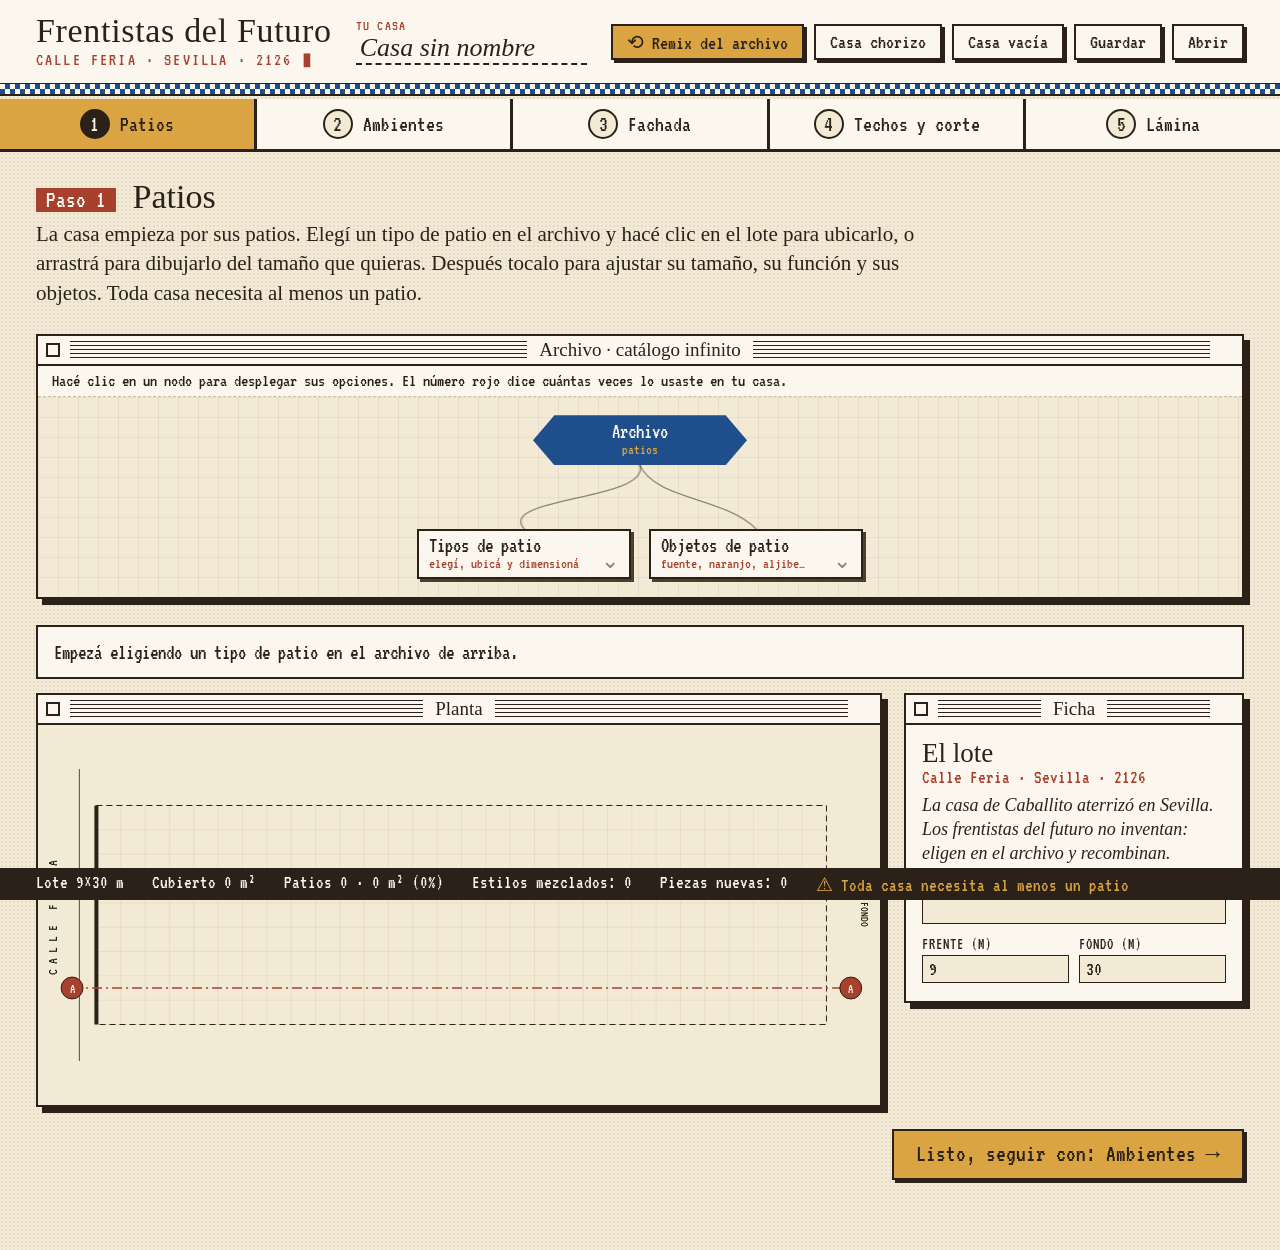
==== index.html @ e43996ae "Puertas y circulación automáticas en planta, pasillo en el archivo y galería/pasillo en el remix Co-" ====
<!doctype html>
<html lang="es">
<head>
<meta charset="utf-8">
<meta name="viewport" content="width=device-width, initial-scale=1">
<title>Frentistas del Futuro</title>
<link rel="preconnect" href="https://fonts.googleapis.com">
<link rel="preconnect" href="https://fonts.gstatic.com" crossorigin>
<link href="https://fonts.googleapis.com/css2?family=IM+Fell+English:ital@0;1&family=IM+Fell+English+SC&family=VT323&display=swap" rel="stylesheet">
<link rel="stylesheet" href="css/style.css?v=9">
</head>
<body>
<header class="topbar">
  <div class="logo">
    <h1>Frentistas del Futuro</h1>
    <small>calle Feria · Sevilla · 2126 <b class="cursor">▮</b></small>
  </div>
  <label class="nombre-casa">Tu casa<input id="nombre" class="nombre" spellcheck="false"></label>
  <div class="acciones">
    <button class="btn prim" id="b-remix" title="Arma una casa entera al azar: planta, corte y fachada">⟲ Remix del archivo</button>
    <button class="btn" id="b-original" title="Volver a la casa chorizo de partida">Casa chorizo</button>
    <button class="btn" id="b-nueva" title="Empezar con el lote vacío">Casa vacía</button>
    <button class="btn" id="b-guardar" title="Descargar la casa como archivo .json">Guardar</button>
    <button class="btn" id="b-abrir" title="Abrir una casa guardada">Abrir</button>
    <input type="file" id="f-abrir" accept=".json,application/json" hidden>
  </div>
</header>

<nav class="pasos" id="pasos">
  <button data-paso="patios"><i>1</i><span>Patios</span></button>
  <button data-paso="ambientes"><i>2</i><span>Ambientes</span></button>
  <button data-paso="fachada"><i>3</i><span>Fachada</span></button>
  <button data-paso="techos"><i>4</i><span>Techos y corte</span></button>
  <button data-paso="lamina"><i>5</i><span>Lámina</span></button>
</nav>

<main>
  <section class="intro">
    <h2 id="paso-titulo"></h2>
    <p id="paso-texto"></p>
  </section>

  <section class="win" id="archivo">
    <div class="win-title"><i class="box"></i><span>Archivo · catálogo infinito</span></div>
    <p class="win-ayuda">Hacé clic en un nodo para desplegar sus opciones. El número rojo dice cuántas veces lo usaste en tu casa.</p>
    <div class="archivo-mapa" id="archivo-mapa"></div>
  </section>

  <section class="exportar" id="exportar" hidden>
    <button class="btn prim grande" id="b-png">Descargar lámina (PNG)</button>
    <button class="btn grande" id="b-svg">Descargar dibujo (SVG)</button>
  </section>

  <section class="trabajo" id="trabajo">
    <div class="aviso" id="aviso"></div>
    <div class="mesa-grid">
      <section class="win mesa">
        <div class="win-title"><i class="box"></i><span id="mesa-titulo">Planta</span></div>
        <div class="stage" id="stage"></div>
      </section>
      <aside class="win ficha">
        <div class="win-title"><i class="box"></i><span>Ficha</span></div>
        <div class="ficha-body" id="ficha-body"></div>
      </aside>
    </div>
    <div class="siguiente"><button class="btn prim grande" id="b-siguiente"></button></div>
  </section>
</main>

<footer class="status" id="status"></footer>
<div id="toast" role="status"></div>
<script src="js/catalogo.js?v=9"></script>
<script src="js/archivo.js?v=9"></script>
<script src="js/app.js?v=9"></script>
</body>
</html>
---- css/style.css ----
/* Estética retro: catálogo de época + interfaz de computadora vieja.
   Papel, tinta, azulejo de Triana, albero y almagra. La página se scrollea: un paso por pantalla. */
:root {
  --tinta: #2b2118; --papel: #f3ead6; --cal: #fbf7ee; --albero: #d9a441; --almagra: #a8402e; --azul: #1f4e8c; --linea: #cdbf9f;
  --mono: 'VT323', 'Courier New', monospace; --serif: 'IM Fell English', Georgia, serif; --sc: 'IM Fell English SC', Georgia, serif;
  --gutter: clamp(14px, 3vw, 36px);
}
* { box-sizing: border-box; }
html { scroll-behavior: smooth; }
body {
  margin: 0; background: var(--papel); color: var(--tinta); font-family: var(--mono); font-size: 20px;
  background-image: radial-gradient(rgba(43, 33, 24, .07) 1px, transparent 1px); background-size: 4px 4px;
}
svg * { vector-effect: non-scaling-stroke; }
button { font: inherit; color: inherit; }
[hidden] { display: none !important; }

/* Barra superior */
.topbar { display: flex; align-items: center; gap: 14px 24px; flex-wrap: wrap; padding: 14px var(--gutter); background: var(--cal); border-bottom: 3px solid var(--tinta); position: relative; }
.topbar::after { content: ''; position: absolute; left: 0; right: 0; bottom: -13px; height: 10px; border-bottom: 2px solid var(--tinta);
  background: conic-gradient(var(--azul) 25%, var(--cal) 0 50%, var(--azul) 0 75%, var(--cal) 0) 0 0 / 10px 10px; }
.logo h1 { margin: 0; font-family: var(--sc); font-weight: normal; font-size: 34px; line-height: 1; letter-spacing: .02em; }
.logo small { font-size: 18px; text-transform: uppercase; letter-spacing: .12em; color: var(--almagra); }
.cursor { animation: blink 1s steps(2) infinite; font-weight: normal; }
@keyframes blink { 50% { opacity: 0; } }
.nombre-casa { flex: 1; min-width: 220px; display: flex; flex-direction: column; font-size: 15px; text-transform: uppercase; letter-spacing: .08em; color: var(--almagra); }
.nombre { font-family: var(--serif); font-style: italic; font-size: 26px; color: var(--tinta); background: transparent; border: 0; border-bottom: 2px dashed var(--tinta); padding: 0 4px; outline: none; text-transform: none; letter-spacing: 0; }
.acciones { display: flex; gap: 10px; flex-wrap: wrap; }
.btn { font-family: var(--mono); font-size: 20px; padding: 4px 14px; background: var(--cal); border: 2px solid var(--tinta); box-shadow: 3px 3px 0 var(--tinta); cursor: pointer; }
.btn:hover { background: #fff6df; }
.btn:active { transform: translate(2px, 2px); box-shadow: 1px 1px 0 var(--tinta); }
.btn.prim { background: var(--albero); }
.btn.peligro { color: var(--almagra); }
.btn.grande { font-size: 24px; padding: 10px 22px; }

/* Pasos (quedan fijos arriba al scrollear) */
.pasos { position: sticky; top: 0; z-index: 20; display: flex; gap: 0; margin-top: 13px; background: var(--tinta); border-bottom: 3px solid var(--tinta); }
.pasos button { flex: 1; display: flex; align-items: center; justify-content: center; gap: 10px; padding: 10px 8px; background: var(--cal); border: 0; border-right: 3px solid var(--tinta); cursor: pointer; font-size: 22px; }
.pasos button:last-child { border-right: 0; }
.pasos button i { font-style: normal; width: 30px; height: 30px; line-height: 27px; border-radius: 50%; border: 2px solid var(--tinta); background: var(--papel); }
.pasos button:hover { background: #fff6df; }
.pasos button.on { background: var(--albero); }
.pasos button.on i { background: var(--tinta); color: var(--cal); }

main { padding: 26px var(--gutter) 70px; display: flex; flex-direction: column; gap: 26px; }

.intro h2 { margin: 0 0 4px; font-family: var(--sc); font-weight: normal; font-size: 34px; }
.intro h2 b { font-family: var(--mono); font-weight: normal; font-size: 24px; color: var(--cal); background: var(--almagra); padding: 0 10px; margin-right: 8px; vertical-align: middle; }
.intro p { margin: 0; max-width: 900px; font-family: var(--serif); font-size: 21px; line-height: 1.4; }

/* Ventanas tipo sistema operativo viejo */
.win { display: flex; flex-direction: column; background: var(--cal); border: 2px solid var(--tinta); box-shadow: 6px 6px 0 var(--tinta); min-width: 0; }
.win-title { position: relative; flex: none; height: 30px; display: flex; align-items: center; justify-content: center; border-bottom: 2px solid var(--tinta);
  padding: 5px 32px; background: repeating-linear-gradient(var(--tinta) 0 1px, transparent 1px 4px) content-box; }
.win-title span { background: var(--cal); padding: 0 12px; font-family: var(--sc); font-size: 19px; line-height: 20px; }
.win-title .box { position: absolute; left: 8px; top: 7px; width: 14px; height: 14px; border: 2px solid var(--tinta); background: var(--cal); }
.win-ayuda { margin: 0; padding: 6px 14px; border-bottom: 1px dashed var(--linea); font-size: 18px; }

/* Archivo: mapa de nodos (crece hacia abajo; si es muy ancho, se scrollea de costado) */
.archivo-mapa { overflow: hidden; background: var(--papel);
  background-image: linear-gradient(rgba(43,33,24,.06) 1px, transparent 1px), linear-gradient(90deg, rgba(43,33,24,.06) 1px, transparent 1px); background-size: 20px 20px; }
.mapa { position: relative; }
.lineas { position: absolute; inset: 0; pointer-events: none; }
.lineas path { fill: none; stroke: rgba(43, 33, 24, .4); stroke-width: 1.3; stroke-linecap: round; }
.lineas path.trazo { stroke-width: .8; opacity: .55; }
.lineas path.on { stroke: var(--almagra); stroke-width: 2.8; }
.lineas path.on.trazo { stroke-width: 1.2; opacity: .6; }
.nodo { position: absolute; display: flex; align-items: center; gap: 8px; padding: 4px 10px; text-align: left; background: var(--cal); border: 2px solid var(--tinta);
  box-shadow: 3px 3px 0 rgba(43, 33, 24, .85); cursor: pointer; transition: transform .08s; }
.nodo.nuevo { animation: aparece .25s ease-out both; }
@keyframes aparece { from { opacity: 0; transform: translateY(-10px); } }
.nodo:hover { background: #fff6df; transform: translate(-1px, -1px); }
.nodo .tx { display: flex; flex-direction: column; min-width: 0; flex: 1; }
.nodo .lb { font-size: 21px; line-height: 1; white-space: nowrap; overflow: hidden; text-overflow: ellipsis; }
.nodo .sb { font-size: 15px; line-height: 1.1; color: var(--almagra); white-space: nowrap; overflow: hidden; text-overflow: ellipsis; }
.nodo .mas { font-size: 22px; font-weight: normal; opacity: .55; align-self: flex-end; }
.nodo .th { flex: none; width: 58px; height: 62px; display: flex; align-items: center; justify-content: center; background: var(--papel); border: 1px dashed var(--linea); }
.nodo .th svg { width: 100%; height: 100%; }
.nodo.hoja .lb { font-family: var(--serif); font-size: 17px; line-height: 1.1; white-space: normal; display: -webkit-box; -webkit-line-clamp: 2; -webkit-box-orient: vertical; }
.nodo.hoja .sb { white-space: normal; display: -webkit-box; -webkit-line-clamp: 2; -webkit-box-orient: vertical; }
.nodo.on { background: var(--tinta); color: var(--cal); }
.nodo.on .sb { color: var(--albero); }
.nodo.raiz { justify-content: center; text-align: center; background: var(--azul); color: var(--cal);
  clip-path: polygon(10% 0, 90% 0, 100% 50%, 90% 100%, 10% 100%, 0 50%); border: 0; box-shadow: none; }
.nodo.raiz .sb { color: var(--albero); }
.nodo.armado { background: var(--albero); color: var(--tinta); outline: 3px dashed var(--almagra); outline-offset: 3px; }
.nodo.armado .sb { color: var(--tinta); }
.nodo .cnt { position: absolute; top: -10px; right: -10px; min-width: 22px; height: 22px; padding: 0 5px; border-radius: 11px; background: var(--almagra); color: var(--cal);
  font-style: normal; font-size: 17px; line-height: 20px; text-align: center; border: 1px solid var(--tinta); }

.exportar { display: flex; gap: 18px; flex-wrap: wrap; }
.siguiente { display: flex; justify-content: flex-end; margin-top: 8px; }

/* Mesa de trabajo */
.trabajo { scroll-margin-top: 64px; display: flex; flex-direction: column; gap: 14px; }
.aviso { display: flex; align-items: center; gap: 16px; padding: 10px 16px; border: 2px solid var(--tinta); background: var(--cal); font-size: 21px; min-height: 54px; }
.aviso span { flex: 1; }
.aviso.tool { background: var(--albero); box-shadow: 4px 4px 0 var(--almagra); }
.aviso.tool span::before { content: '▶ '; animation: blink 1s steps(2) infinite; }
.aviso.sel { background: #dfe7f1; border-color: var(--azul); }
.mesa-grid { display: grid; grid-template-columns: minmax(0, 1fr) 340px; gap: 22px; align-items: start; }
.stage { width: 100%; max-height: calc(100vh - 200px); min-height: 380px; background: var(--papel); }
.stage svg { display: block; width: 100%; height: 100%; touch-action: none; user-select: none; }
.ficha { position: sticky; top: 70px; max-height: calc(100vh - 90px); }
.ficha-body { overflow: auto; padding: 14px 16px 18px; }
.ftit { font-family: var(--sc); font-size: 27px; line-height: 1.05; }
.fep { color: var(--almagra); font-size: 19px; margin-bottom: 4px; }
.fthumb { height: 140px; display: flex; justify-content: center; margin-bottom: 8px; padding: 6px; border: 1.5px dashed var(--linea); background: var(--papel); }
.fthumb svg { height: 100%; width: 100%; }
.techo-ficha { height: 90px; margin-top: 4px; border: 1.5px dashed var(--linea); background: var(--papel); }
.techo-ficha svg { width: 100%; height: 100%; }
.desc { font-family: var(--serif); font-style: italic; font-size: 18px; line-height: 1.35; margin: 6px 0 10px; }
.ficha-body label { display: block; margin-top: 12px; font-size: 16px; text-transform: uppercase; letter-spacing: .06em; }
.ficha-body label output { float: right; text-transform: none; color: var(--almagra); font-size: 18px; }
.ficha-body input[type=text], .ficha-body input[type=number], .ficha-body select {
  display: block; width: 100%; margin-top: 3px; font-family: var(--mono); font-size: 20px; color: var(--tinta); background: var(--papel); border: 1.5px solid var(--tinta); padding: 3px 6px; }
.ficha-body input[type=range] { width: 100%; accent-color: var(--almagra); }
.row { display: grid; grid-template-columns: 1fr 1fr; gap: 10px; }
.swatches { display: flex; gap: 8px; flex-wrap: wrap; margin-top: 6px; }
.sw { width: 38px; height: 38px; border: 2px solid var(--tinta); cursor: pointer; padding: 0; }
.sw.on { outline: 3px solid var(--azul); outline-offset: 2px; }
.acts { display: flex; flex-wrap: wrap; gap: 10px; margin-top: 16px; }
.acts .btn { font-size: 18px; padding: 3px 12px; }
.objs { list-style: none; margin: 4px 0 0; padding: 0; }
.objs li { display: flex; justify-content: space-between; align-items: center; border-bottom: 1px dashed var(--linea); padding: 3px 0; }
.objs li button { border: 0; background: none; color: var(--almagra); font-size: 24px; cursor: pointer; line-height: 1; }
.objs .vacio { font-family: var(--serif); font-style: italic; font-size: 16px; }

/* Estado y avisos */
.status { position: fixed; left: 0; right: 0; bottom: 0; z-index: 20; display: flex; flex-wrap: wrap; gap: 4px 28px; padding: 5px var(--gutter); background: var(--tinta); color: var(--cal); font-size: 19px; }
.warn { color: var(--albero); animation: blink 1s steps(2) infinite; }
#toast { position: fixed; bottom: 56px; left: 50%; z-index: 30; transform: translate(-50%, 16px); opacity: 0; pointer-events: none; transition: .2s;
  background: var(--tinta); color: var(--cal); padding: 8px 18px; border: 2px solid var(--albero); box-shadow: 4px 4px 0 var(--almagra); font-size: 20px; max-width: 90vw; }
#toast.show { opacity: 1; transform: translate(-50%, 0); }

@media (max-width: 980px) {
  .mesa-grid { grid-template-columns: 1fr; }
  .ficha { position: static; max-height: none; }
  .stage { max-height: 75vh; min-height: 320px; }
  .pasos button span { font-size: 18px; }
}
@media (max-width: 600px) {
  .pasos button span { display: none; }
}
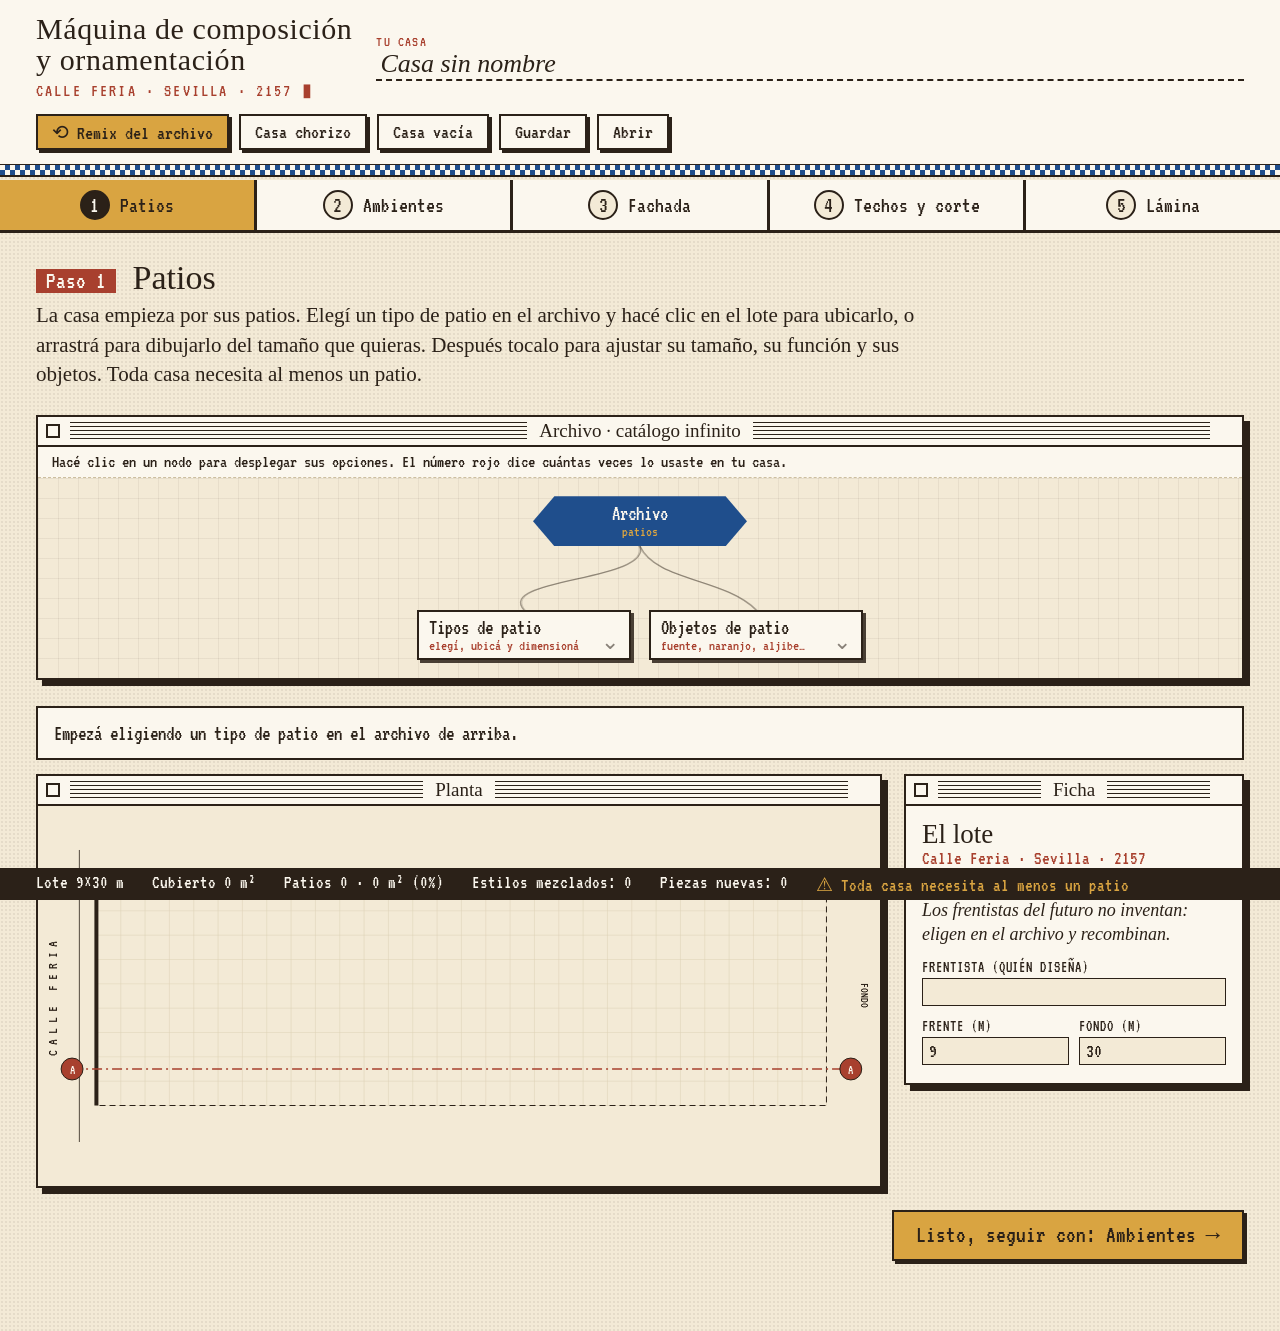
==== commit 0b4d5af2: "Título «Máquina de composición y ornamentación», año 2157 y fondo del corte con cielo al óleo y medi" ====
--- a/index.html
+++ b/index.html
@@ -3,17 +3,17 @@
 <head>
 <meta charset="utf-8">
 <meta name="viewport" content="width=device-width, initial-scale=1">
-<title>Frentistas del Futuro</title>
+<title>Máquina de composición y ornamentación</title>
 <link rel="preconnect" href="https://fonts.googleapis.com">
 <link rel="preconnect" href="https://fonts.gstatic.com" crossorigin>
 <link href="https://fonts.googleapis.com/css2?family=IM+Fell+English:ital@0;1&family=IM+Fell+English+SC&family=VT323&display=swap" rel="stylesheet">
-<link rel="stylesheet" href="css/style.css?v=9">
+<link rel="stylesheet" href="css/style.css?v=14">
 </head>
 <body>
 <header class="topbar">
   <div class="logo">
-    <h1>Frentistas del Futuro</h1>
-    <small>calle Feria · Sevilla · 2126 <b class="cursor">▮</b></small>
+    <h1>Máquina de composición<br>y ornamentación</h1>
+    <small>calle Feria · Sevilla · 2157 <b class="cursor">▮</b></small>
   </div>
   <label class="nombre-casa">Tu casa<input id="nombre" class="nombre" spellcheck="false"></label>
   <div class="acciones">
@@ -43,6 +43,7 @@
   <section class="win" id="archivo">
     <div class="win-title"><i class="box"></i><span>Archivo · catálogo infinito</span></div>
     <p class="win-ayuda">Hacé clic en un nodo para desplegar sus opciones. El número rojo dice cuántas veces lo usaste en tu casa.</p>
+    <div class="estilos-elegidos" id="estilos-elegidos" hidden></div>
     <div class="archivo-mapa" id="archivo-mapa"></div>
   </section>
 
@@ -52,6 +53,7 @@
   </section>
 
   <section class="trabajo" id="trabajo">
+    <div class="niveles" id="niveles" hidden></div>
     <div class="aviso" id="aviso"></div>
     <div class="mesa-grid">
       <section class="win mesa">
@@ -69,8 +71,8 @@
 
 <footer class="status" id="status"></footer>
 <div id="toast" role="status"></div>
-<script src="js/catalogo.js?v=9"></script>
-<script src="js/archivo.js?v=9"></script>
-<script src="js/app.js?v=9"></script>
+<script src="js/catalogo.js?v=14"></script>
+<script src="js/archivo.js?v=14"></script>
+<script src="js/app.js?v=14"></script>
 </body>
 </html>
--- a/css/style.css
+++ b/css/style.css
@@ -19,7 +19,7 @@
 .topbar { display: flex; align-items: center; gap: 14px 24px; flex-wrap: wrap; padding: 14px var(--gutter); background: var(--cal); border-bottom: 3px solid var(--tinta); position: relative; }
 .topbar::after { content: ''; position: absolute; left: 0; right: 0; bottom: -13px; height: 10px; border-bottom: 2px solid var(--tinta);
   background: conic-gradient(var(--azul) 25%, var(--cal) 0 50%, var(--azul) 0 75%, var(--cal) 0) 0 0 / 10px 10px; }
-.logo h1 { margin: 0; font-family: var(--sc); font-weight: normal; font-size: 34px; line-height: 1; letter-spacing: .02em; }
+.logo h1 { margin: 0 0 4px; font-family: var(--sc); font-weight: normal; font-size: 30px; line-height: 1.02; letter-spacing: .02em; }
 .logo small { font-size: 18px; text-transform: uppercase; letter-spacing: .12em; color: var(--almagra); }
 .cursor { animation: blink 1s steps(2) infinite; font-weight: normal; }
 @keyframes blink { 50% { opacity: 0; } }
@@ -85,11 +85,27 @@
 .nodo.raiz .sb { color: var(--albero); }
 .nodo.armado { background: var(--albero); color: var(--tinta); outline: 3px dashed var(--almagra); outline-offset: 3px; }
 .nodo.armado .sb { color: var(--tinta); }
+.nodo.bloqueado { background: #dcd6cb; color: #9a9184; border-color: #a49b8e; box-shadow: none; cursor: not-allowed; filter: grayscale(1); }
+.nodo.bloqueado .sb { color: #9a9184; }
+.nodo.bloqueado:hover { transform: none; background: #dcd6cb; }
+.nodo.elegido:not(.on) { background: #f6e3b4; box-shadow: 3px 3px 0 var(--almagra); }
+.nodo.elegido .lb::before { content: '✓ '; color: var(--almagra); }
+.nodo.on.elegido .lb::before { color: var(--albero); }
+.lineas path.off { opacity: .25; }
+.estilos-elegidos { display: flex; flex-wrap: wrap; align-items: center; gap: 8px 10px; padding: 8px 14px; border-bottom: 1px dashed var(--linea); background: #fbf2dc; font-size: 18px; }
+.estilos-elegidos .chip { display: inline-flex; align-items: center; gap: 6px; padding: 1px 4px 1px 10px; border: 2px solid var(--tinta); background: var(--albero); font-size: 18px; cursor: pointer; }
+.estilos-elegidos .chip b { font-weight: normal; color: var(--almagra); font-size: 20px; line-height: 1; }
+.estilos-elegidos .afines { flex-basis: 100%; color: var(--almagra); font-size: 16px; }
 .nodo .cnt { position: absolute; top: -10px; right: -10px; min-width: 22px; height: 22px; padding: 0 5px; border-radius: 11px; background: var(--almagra); color: var(--cal);
   font-style: normal; font-size: 17px; line-height: 20px; text-align: center; border: 1px solid var(--tinta); }
 
 .exportar { display: flex; gap: 18px; flex-wrap: wrap; }
 .siguiente { display: flex; justify-content: flex-end; margin-top: 8px; }
+.niveles { display: flex; flex-wrap: wrap; align-items: center; gap: 10px; }
+.niveles .niv-tit { font-family: var(--sc); font-size: 22px; margin-right: 6px; }
+.niveles .btn.on { background: var(--tinta); color: var(--cal); }
+.niveles .btn.mas { background: var(--albero); }
+.niveles .btn.menos { color: var(--almagra); }
 
 /* Mesa de trabajo */
 .trabajo { scroll-margin-top: 64px; display: flex; flex-direction: column; gap: 14px; }
